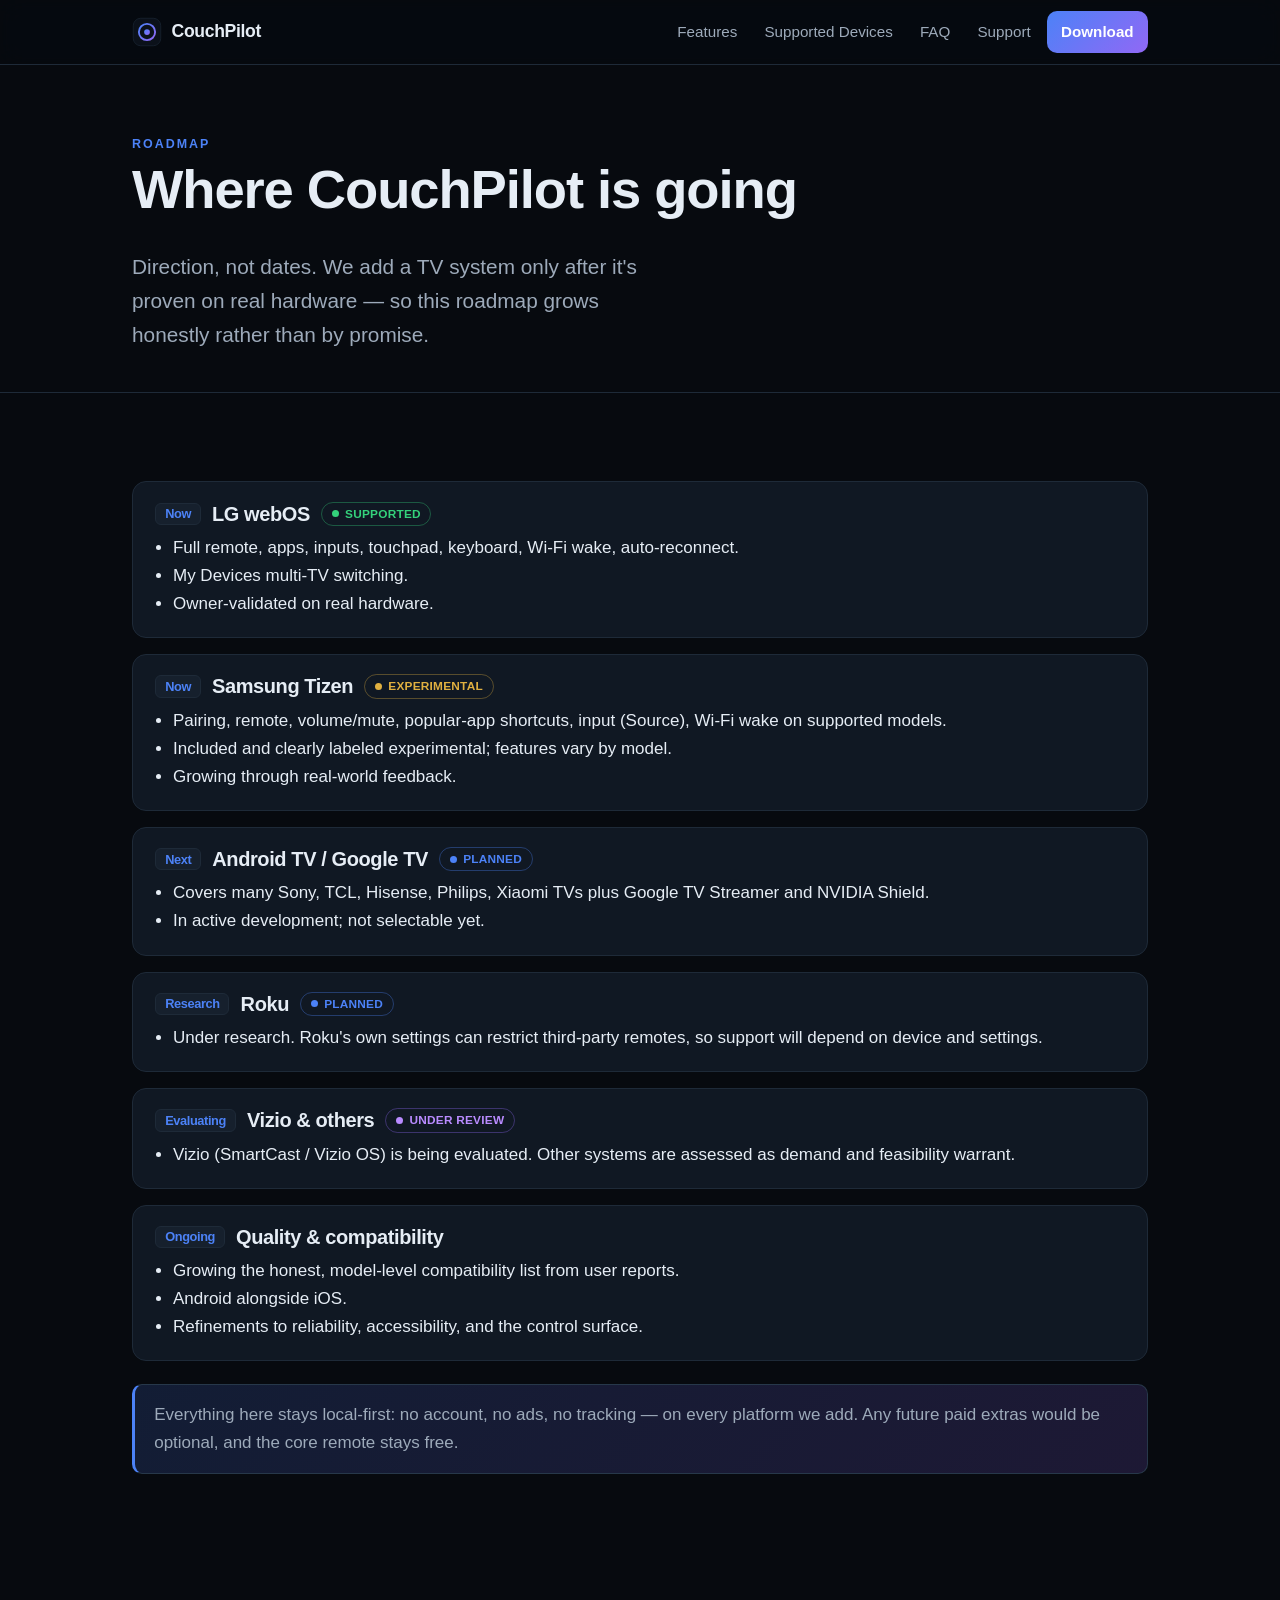
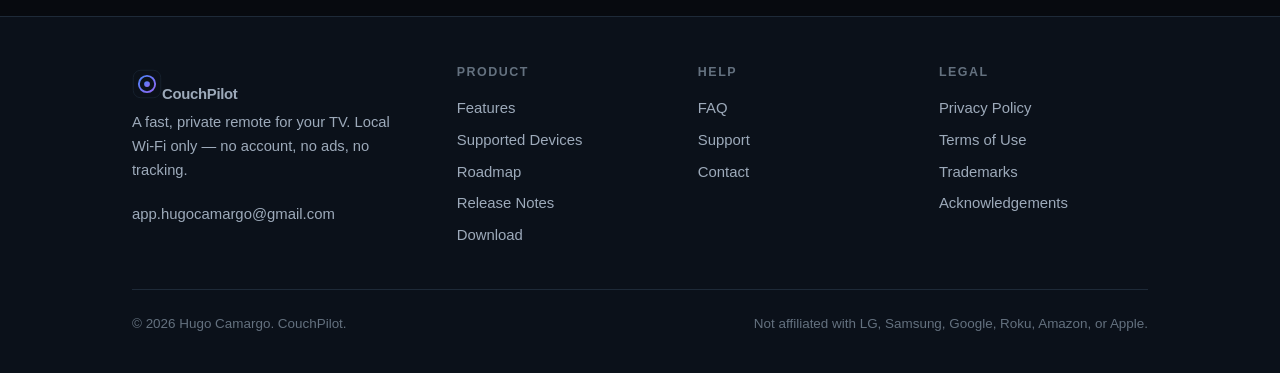
==== roadmap.html @ 3bb7a844 "feat: publish CouchPilot official website Co-Authored-By: Claude Fable 5 <noreply@anthropic.com>" ====
<!doctype html>
<html lang="en">
<head>
<meta charset="utf-8">
<meta name="viewport" content="width=device-width, initial-scale=1">
<title>Roadmap — CouchPilot</title>
<meta name="description" content="What's here today and what's next for CouchPilot: LG webOS today, experimental Samsung, and Android TV / Google TV and Roku under active research. Direction, not dates.">
<meta name="theme-color" content="#070A0F">
<link rel="canonical" href="https://hugozeminian.github.io/CouchPilot-Pages/roadmap.html">
<link rel="icon" href="favicon.svg" type="image/svg+xml">
<link rel="manifest" href="site.webmanifest">
<meta property="og:type" content="website">
<meta property="og:title" content="Roadmap — CouchPilot">
<meta property="og:description" content="LG today, Samsung experimental, more platforms in research. Direction, not dates.">
<meta property="og:url" content="https://hugozeminian.github.io/CouchPilot-Pages/roadmap.html">
<meta property="og:image" content="favicon.svg">
<meta name="twitter:card" content="summary">
<link rel="stylesheet" href="assets/css/styles.css">
</head>
<body>
<a class="skip" href="#main">Skip to content</a>
<div id="site-header"></div>

<main id="main">
  <section class="page-head"><div class="wrap">
    <span class="eyebrow">Roadmap</span>
    <h1>Where CouchPilot is going</h1>
    <p class="lead">Direction, not dates. We add a TV system only after it's proven on real hardware — so this roadmap grows honestly rather than by promise.</p>
  </div></section>

  <section class="section"><div class="wrap">
    <div class="timeline">
      <div class="tl-item"><h3><span class="ver">Now</span> LG webOS <span class="badge badge-supported">Supported</span></h3>
        <ul><li>Full remote, apps, inputs, touchpad, keyboard, Wi-Fi wake, auto-reconnect.</li><li>My Devices multi-TV switching.</li><li>Owner-validated on real hardware.</li></ul></div>

      <div class="tl-item"><h3><span class="ver">Now</span> Samsung Tizen <span class="badge badge-experimental">Experimental</span></h3>
        <ul><li>Pairing, remote, volume/mute, popular-app shortcuts, input (Source), Wi-Fi wake on supported models.</li><li>Included and clearly labeled experimental; features vary by model.</li><li>Growing through real-world feedback.</li></ul></div>

      <div class="tl-item"><h3><span class="ver">Next</span> Android TV / Google TV <span class="badge badge-planned">Planned</span></h3>
        <ul><li>Covers many Sony, TCL, Hisense, Philips, Xiaomi TVs plus Google TV Streamer and NVIDIA Shield.</li><li>In active development; not selectable yet.</li></ul></div>

      <div class="tl-item"><h3><span class="ver">Research</span> Roku <span class="badge badge-planned">Planned</span></h3>
        <ul><li>Under research. Roku's own settings can restrict third-party remotes, so support will depend on device and settings.</li></ul></div>

      <div class="tl-item"><h3><span class="ver">Evaluating</span> Vizio &amp; others <span class="badge badge-review">Under review</span></h3>
        <ul><li>Vizio (SmartCast / Vizio OS) is being evaluated. Other systems are assessed as demand and feasibility warrant.</li></ul></div>

      <div class="tl-item"><h3><span class="ver">Ongoing</span> Quality &amp; compatibility</h3>
        <ul><li>Growing the honest, model-level compatibility list from user reports.</li><li>Android alongside iOS.</li><li>Refinements to reliability, accessibility, and the control surface.</li></ul></div>
    </div>

    <div class="callout mt-2"><p>Everything here stays local-first: no account, no ads, no tracking — on every platform we add. Any future paid extras would be optional, and the core remote stays free.</p></div>
  </div></section>

  <noscript><nav class="wrap" aria-label="Site" style="padding:1rem 0"><a href="index.html">Home</a> · <a href="supported-devices.html">Supported Devices</a> · <a href="releases.html">Release Notes</a></nav></noscript>
</main>

<div id="site-footer"></div>
<script src="assets/js/site.js" defer></script>
</body>
</html>
---- assets/css/styles.css ----
/* CouchPilot official website — design system.
   Dark, premium, minimal. Palette mirrors the app (bg #070A0F, blue→violet brand ramp).
   System font stack only (no web fonts = fast + zero external requests/tracking). */

:root {
  --bg: #070A0F;
  --bg-alt: #0B111A;
  --surface: #101823;
  --surface-hi: #16202D;
  --elevated: #19232F;
  --border: #1E2A38;
  --border-hi: #27384a;
  --text: #E6EDF5;
  --text-muted: #9DAABA;
  --text-faint: #64717F;
  --primary: #4C82F7;
  --primary-dim: #2E5BB8;
  --violet: #9168F5;
  --success: #34D27B;
  --warning: #E0B040;
  --brand: linear-gradient(135deg, #4C82F7 0%, #9168F5 100%);
  --brand-soft: linear-gradient(135deg, rgba(76,130,247,.16), rgba(145,104,245,.16));
  --radius: 14px;
  --radius-sm: 10px;
  --radius-lg: 22px;
  --maxw: 1080px;
  --gap: clamp(1rem, 3vw, 2rem);
  --shadow: 0 10px 40px -12px rgba(0,0,0,.7);
  --ring: 0 0 0 3px rgba(76,130,247,.45);
  --font: -apple-system, BlinkMacSystemFont, "Segoe UI", Roboto, Helvetica, Arial, "Apple Color Emoji", sans-serif;
}

* { box-sizing: border-box; }
html { scroll-behavior: smooth; -webkit-text-size-adjust: 100%; }
@media (prefers-reduced-motion: reduce) { html { scroll-behavior: auto; } * { animation: none !important; transition: none !important; } }

body {
  margin: 0;
  font-family: var(--font);
  background: var(--bg);
  color: var(--text);
  line-height: 1.65;
  font-size: 17px;
  -webkit-font-smoothing: antialiased;
  overflow-x: hidden;
}

a { color: var(--primary); text-decoration: none; }
a:hover { text-decoration: underline; }
img { max-width: 100%; }
h1, h2, h3, h4 { line-height: 1.2; letter-spacing: -0.02em; margin: 0 0 .5em; font-weight: 700; }
h1 { font-size: clamp(2.1rem, 6vw, 3.4rem); }
h2 { font-size: clamp(1.6rem, 4vw, 2.2rem); }
h3 { font-size: 1.25rem; }
p { margin: 0 0 1rem; color: var(--text-muted); }
strong { color: var(--text); }
:focus-visible { outline: none; box-shadow: var(--ring); border-radius: 6px; }

.wrap { width: 100%; max-width: var(--maxw); margin: 0 auto; padding: 0 var(--gap); }
.section { padding: clamp(3rem, 8vw, 5.5rem) 0; }
.section-alt { background: var(--bg-alt); border-top: 1px solid var(--border); border-bottom: 1px solid var(--border); }
.center { text-align: center; }
.muted { color: var(--text-muted); }
.eyebrow { text-transform: uppercase; letter-spacing: .16em; font-size: .78rem; font-weight: 700; color: var(--primary); margin-bottom: .8rem; }
.lead { font-size: clamp(1.05rem, 2.4vw, 1.3rem); color: var(--text-muted); max-width: 46ch; }
.center .lead { margin-inline: auto; }

/* Skip link */
.skip { position: absolute; left: -999px; top: 0; background: var(--primary); color: #fff; padding: .6rem 1rem; border-radius: 0 0 8px 0; z-index: 100; }
.skip:focus { left: 0; }

/* Header (injected by site.js) */
.site-header { position: sticky; top: 0; z-index: 50; background: rgba(7,10,15,.82); backdrop-filter: saturate(160%) blur(12px); border-bottom: 1px solid var(--border); }
.site-header .wrap { display: flex; align-items: center; justify-content: space-between; height: 64px; }
.brand { display: inline-flex; align-items: center; gap: .6rem; font-weight: 800; letter-spacing: -.02em; color: var(--text); font-size: 1.1rem; }
.brand:hover { text-decoration: none; }
.brand svg { width: 30px; height: 30px; }
.nav { display: flex; align-items: center; gap: .3rem; }
.nav a { color: var(--text-muted); font-size: .95rem; font-weight: 500; padding: .5rem .7rem; border-radius: 8px; }
.nav a:hover { color: var(--text); background: var(--surface); text-decoration: none; }
.nav a[aria-current="page"] { color: var(--text); background: var(--surface-hi); }
.nav-toggle { display: none; background: var(--surface); border: 1px solid var(--border); color: var(--text); width: 42px; height: 42px; border-radius: 10px; cursor: pointer; font-size: 1.2rem; align-items: center; justify-content: center; }

@media (max-width: 860px) {
  .nav-toggle { display: inline-flex; }
  .nav { position: fixed; inset: 64px 0 auto 0; flex-direction: column; align-items: stretch; gap: 0; background: var(--bg-alt); border-bottom: 1px solid var(--border); padding: .5rem var(--gap) 1rem; transform: translateY(-140%); transition: transform .25s ease; }
  .nav.open { transform: translateY(0); }
  .nav a { padding: .8rem .6rem; border-radius: 8px; }
}

/* Buttons */
.btn { display: inline-flex; align-items: center; gap: .5rem; font-weight: 600; font-size: 1rem; padding: .8rem 1.4rem; border-radius: 12px; border: 1px solid transparent; cursor: pointer; transition: transform .15s ease, box-shadow .2s ease; }
.btn:hover { text-decoration: none; transform: translateY(-1px); }
.btn-primary { background: var(--brand); color: #fff; box-shadow: 0 8px 24px -8px rgba(76,130,247,.6); }
.btn-ghost { background: var(--surface); color: var(--text); border-color: var(--border-hi); }
.btn-row { display: flex; flex-wrap: wrap; gap: .8rem; }
.center .btn-row { justify-content: center; }

/* Hero */
.hero { position: relative; padding: clamp(3.5rem, 10vw, 7rem) 0 clamp(3rem, 8vw, 5rem); text-align: center; overflow: hidden; }
.hero::before { content: ""; position: absolute; inset: -20% 0 auto 50%; transform: translateX(-50%); width: min(760px, 90vw); height: 420px; background: radial-gradient(closest-side, rgba(76,130,247,.22), rgba(145,104,245,.10), transparent 70%); filter: blur(6px); z-index: 0; pointer-events: none; }
.hero .wrap { position: relative; z-index: 1; }
.hero h1 { max-width: 16ch; margin-inline: auto; }
.hero .lead { margin-top: 1rem; }
.pill { display: inline-flex; align-items: center; gap: .5rem; font-size: .82rem; font-weight: 600; color: var(--text-muted); background: var(--surface); border: 1px solid var(--border); padding: .35rem .8rem; border-radius: 999px; margin-bottom: 1.4rem; }
.dot { width: 8px; height: 8px; border-radius: 50%; background: var(--success); box-shadow: 0 0 10px var(--success); }

/* Cards / grids */
.grid { display: grid; gap: 1rem; grid-template-columns: repeat(auto-fit, minmax(240px, 1fr)); }
.grid-2 { display: grid; gap: 1rem; grid-template-columns: repeat(auto-fit, minmax(300px, 1fr)); }
.card { background: var(--surface); border: 1px solid var(--border); border-radius: var(--radius); padding: 1.4rem; }
.card h3 { margin-bottom: .35rem; }
.card p { margin: 0; font-size: .96rem; }
.card .ic { width: 40px; height: 40px; border-radius: 10px; background: var(--brand-soft); border: 1px solid var(--border-hi); display: grid; place-items: center; margin-bottom: .9rem; font-size: 1.2rem; }

/* Status badges */
.badge { display: inline-flex; align-items: center; gap: .4rem; font-size: .74rem; font-weight: 700; letter-spacing: .02em; padding: .25rem .6rem; border-radius: 999px; border: 1px solid var(--border-hi); color: var(--text-muted); text-transform: uppercase; }
.badge::before { content: ""; width: 7px; height: 7px; border-radius: 50%; background: currentColor; }
.badge-supported { color: var(--success); border-color: rgba(52,210,123,.35); }
.badge-experimental { color: var(--warning); border-color: rgba(224,176,64,.35); }
.badge-planned { color: var(--primary); border-color: rgba(76,130,247,.35); }
.badge-review { color: #b98bff; border-color: rgba(145,104,245,.35); }
.badge-no { color: var(--text-faint); }

/* Compatibility list */
.compat { display: grid; gap: .8rem; }
.compat-row { display: flex; flex-wrap: wrap; align-items: center; gap: .8rem 1rem; background: var(--surface); border: 1px solid var(--border); border-radius: var(--radius); padding: 1rem 1.2rem; }
.compat-row .os { font-weight: 700; color: var(--text); min-width: 190px; }
.compat-row .desc { color: var(--text-muted); font-size: .95rem; flex: 1 1 300px; }

/* FAQ / disclosure */
details.faq { background: var(--surface); border: 1px solid var(--border); border-radius: var(--radius-sm); margin-bottom: .7rem; overflow: hidden; }
details.faq > summary { cursor: pointer; padding: 1rem 1.2rem; font-weight: 600; color: var(--text); list-style: none; display: flex; justify-content: space-between; gap: 1rem; }
details.faq > summary::-webkit-details-marker { display: none; }
details.faq > summary::after { content: "+"; color: var(--primary); font-weight: 700; font-size: 1.3rem; line-height: 1; }
details.faq[open] > summary::after { content: "–"; }
details.faq > div { padding: 0 1.2rem 1.1rem; color: var(--text-muted); }
details.faq > div p:last-child { margin-bottom: 0; }

/* Prose (legal/support pages) */
.prose { max-width: 74ch; }
.prose h2 { margin-top: 2.2rem; }
.prose h3 { margin-top: 1.6rem; color: var(--text); }
.prose ul { padding-left: 1.2rem; }
.prose li { color: var(--text-muted); margin: .4rem 0; }
.prose code { background: var(--surface-hi); border: 1px solid var(--border); border-radius: 6px; padding: .1rem .4rem; font-size: .9em; }
.callout { background: var(--brand-soft); border: 1px solid var(--border-hi); border-left: 3px solid var(--primary); border-radius: var(--radius-sm); padding: 1rem 1.2rem; margin: 1.4rem 0; }
.callout p:last-child { margin-bottom: 0; }
.updated { font-size: .85rem; color: var(--text-faint); }

/* Timeline (releases/roadmap) */
.timeline { display: grid; gap: 1rem; }
.tl-item { background: var(--surface); border: 1px solid var(--border); border-radius: var(--radius); padding: 1.2rem 1.4rem; }
.tl-item h3 { display: flex; align-items: center; gap: .7rem; flex-wrap: wrap; margin-bottom: .5rem; }
.tl-item .ver { font-size: .8rem; font-weight: 700; color: var(--primary); background: var(--surface-hi); border: 1px solid var(--border); padding: .15rem .55rem; border-radius: 6px; }
.tl-item ul { margin: 0; padding-left: 1.1rem; }

/* Page header block */
.page-head { padding: clamp(2.6rem, 7vw, 4rem) 0 1.5rem; border-bottom: 1px solid var(--border); }

/* Footer */
.site-footer { border-top: 1px solid var(--border); background: var(--bg-alt); padding: 3rem 0 2.4rem; margin-top: 2rem; }
.foot-grid { display: grid; gap: 2rem; grid-template-columns: 1.4fr repeat(3, 1fr); }
.foot-grid h4 { font-size: .78rem; text-transform: uppercase; letter-spacing: .12em; color: var(--text-faint); margin: 0 0 .8rem; }
.foot-grid a { display: block; color: var(--text-muted); font-size: .93rem; padding: .22rem 0; }
.foot-grid a:hover { color: var(--text); }
.foot-brand p { font-size: .92rem; max-width: 34ch; }
.foot-bottom { margin-top: 2.4rem; padding-top: 1.4rem; border-top: 1px solid var(--border); font-size: .84rem; color: var(--text-faint); display: flex; flex-wrap: wrap; gap: .6rem 1.4rem; justify-content: space-between; }
@media (max-width: 720px) { .foot-grid { grid-template-columns: 1fr 1fr; } .foot-brand { grid-column: 1 / -1; } }

/* Utility */
.stack > * + * { margin-top: 1rem; }
.mt-2 { margin-top: 1.4rem; }
.hide { display: none; }

/* ===== Task 72 additions: hero v2, phone mockup, trust strip, comparison band ===== */

.hero-split { text-align: left; }
.hero-grid { display: grid; gap: clamp(2rem, 5vw, 4rem); grid-template-columns: 1.15fr .85fr; align-items: center; }
.hero-copy h1 { margin-inline: 0; max-width: 14ch; }
.hero-qualifier { margin-top: 1.2rem; font-size: .88rem; color: var(--text-faint); }
.hero-qualifier a { color: var(--text-muted); }
@media (max-width: 860px) {
  .hero-grid { grid-template-columns: 1fr; }
  .hero-copy { text-align: center; }
  .hero-copy h1 { margin-inline: auto; }
  .hero-copy .lead { margin-inline: auto; }
  .hero-copy .btn-row { justify-content: center; }
  .hero-visual { margin-top: .5rem; }
}

/* Phone mockup — a faithful, obviously-stylized rendering of the app's remote face. */
.hero-visual { display: grid; justify-items: center; gap: 1.2rem; }
.phone {
  width: min(250px, 68vw); aspect-ratio: 9 / 18.5;
  background: #0B0F16; border: 1px solid var(--border-hi); border-radius: 38px;
  padding: 14px 12px; position: relative;
  box-shadow: var(--shadow), 0 0 80px -20px rgba(76,130,247,.35);
  transform: rotate(2.5deg);
}
@media (max-width: 860px) { .phone { transform: none; } }
.phone-notch { width: 34%; height: 9px; background: #05070B; border-radius: 6px; margin: 2px auto 10px; }
.phone-screen { background: var(--bg); border-radius: 26px; height: calc(100% - 24px); border: 1px solid var(--border); padding: 12px 10px; display: flex; flex-direction: column; align-items: center; gap: 12px; }
.mock-pill { display: inline-flex; align-items: center; gap: 6px; font-size: .58rem; font-weight: 600; color: var(--text-muted); background: var(--surface); border: 1px solid var(--border); border-radius: 999px; padding: 4px 10px; }
.mock-dot { width: 6px; height: 6px; border-radius: 50%; background: var(--success); box-shadow: 0 0 6px var(--success); }
.mock-ring {
  width: 62%; aspect-ratio: 1; border-radius: 50%; margin-top: 6px;
  border: 4px solid transparent;
  background: linear-gradient(var(--bg), var(--bg)) padding-box, var(--brand) border-box;
  display: grid; place-items: center;
  box-shadow: 0 0 34px -8px rgba(145,104,245,.45);
}
.mock-ok { width: 34%; aspect-ratio: 1; border-radius: 50%; background: var(--brand); box-shadow: 0 0 18px rgba(76,130,247,.6); }
.mock-row { display: flex; gap: 8px; width: 100%; justify-content: center; }
.mock-btn { flex: 0 0 26%; text-align: center; background: var(--surface); border: 1px solid var(--border); color: var(--text); border-radius: 12px; padding: 9px 0; font-weight: 700; font-size: .85rem; }
.mock-mute { color: var(--text-muted); }
.mock-row-labels { margin-top: auto; padding-bottom: 4px; }
.mock-chip { flex: 0 0 26%; text-align: center; background: var(--surface-hi); border: 1px solid var(--border); color: var(--text-muted); border-radius: 999px; padding: 6px 0; font-size: .6rem; font-weight: 600; }

.hero-link { display: flex; align-items: center; gap: .7rem; font-size: .8rem; color: var(--text-faint); }
.hl-node { background: var(--surface); border: 1px solid var(--border-hi); border-radius: 8px; padding: .25rem .7rem; color: var(--text-muted); font-weight: 600; }
.hl-wave { letter-spacing: .05em; color: var(--primary); font-weight: 600; }

/* Trust strip */
.trust-strip { border-block: 1px solid var(--border); background: var(--bg-alt); padding: 1.1rem 0; }
.trust-grid { display: grid; grid-template-columns: repeat(4, 1fr); gap: .8rem; text-align: center; }
.trust-item { color: var(--text-muted); font-size: .9rem; }
.trust-item strong { display: block; font-size: 1.35rem; color: var(--text); background: var(--brand); -webkit-background-clip: text; background-clip: text; -webkit-text-fill-color: transparent; }
@media (max-width: 640px) { .trust-grid { grid-template-columns: repeat(2, 1fr); row-gap: 1.1rem; } }

/* Comparison band */
.compare-band { background: linear-gradient(180deg, rgba(76,130,247,.06), rgba(145,104,245,.05)); border-block: 1px solid var(--border); }
.compare-list { display: grid; gap: .55rem; }
.compare-row { display: grid; grid-template-columns: 1fr 1fr; gap: .8rem; background: var(--surface); border: 1px solid var(--border); border-radius: var(--radius-sm); padding: .75rem 1rem; font-size: .92rem; align-items: center; }
.cmp-them { color: var(--text-faint); text-decoration: line-through; text-decoration-color: rgba(224,110,110,.6); text-decoration-thickness: 1.5px; }
.cmp-us { color: var(--text); font-weight: 600; }
.cmp-us::before { content: "✓ "; color: var(--success); }

/* Nav download button */
.nav .nav-cta { background: var(--brand); color: #fff !important; font-weight: 600; border-radius: 10px; padding: .5rem .9rem; }
.nav .nav-cta:hover { background: var(--brand); filter: brightness(1.1); text-decoration: none; }
@media (max-width: 860px) { .nav .nav-cta { text-align: center; margin-top: .4rem; } }
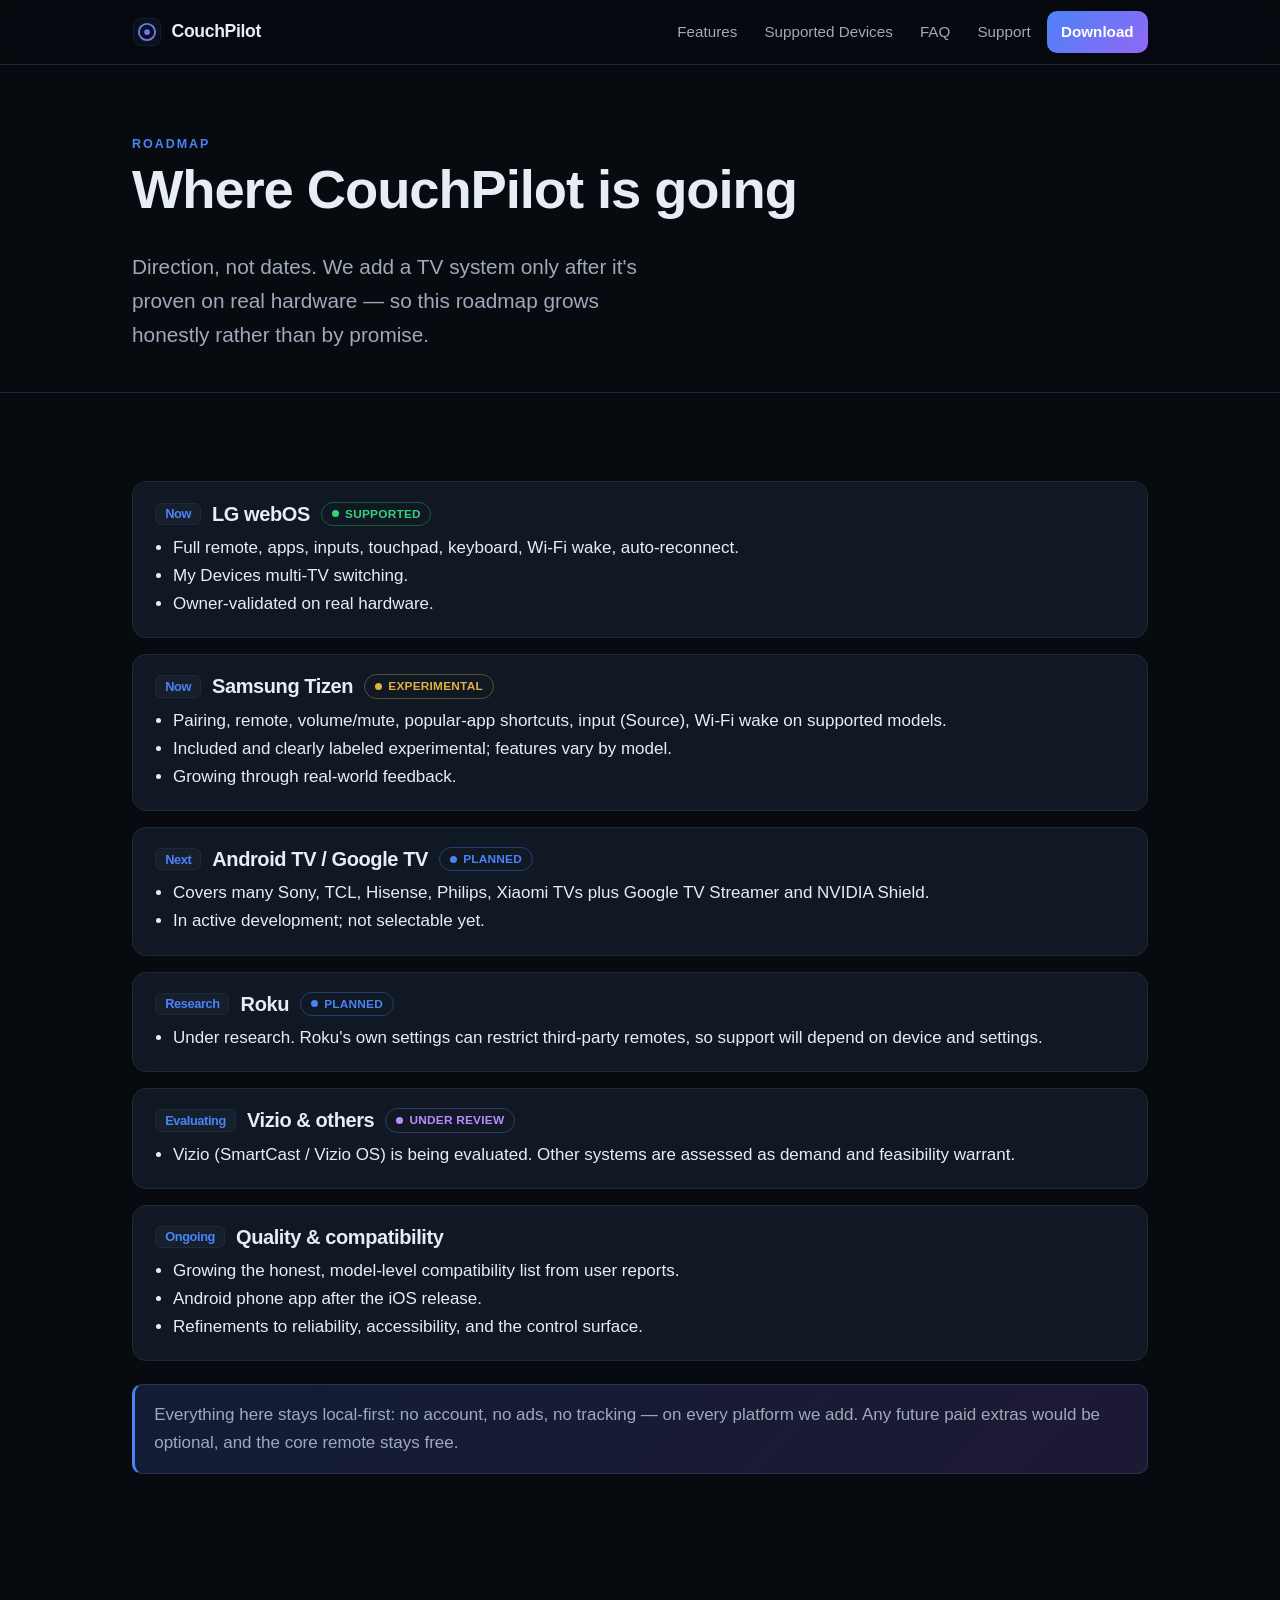
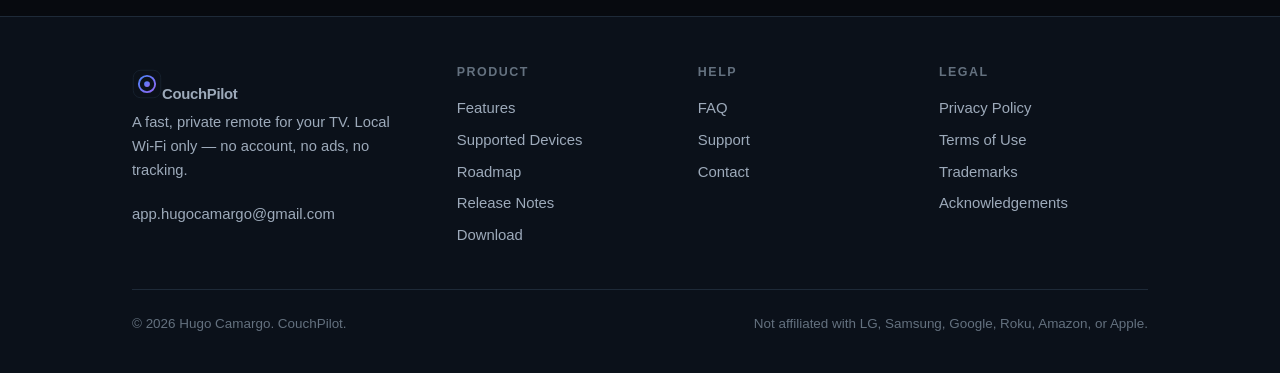
==== commit 15b27373: "copy: polish CouchPilot website wording Co-Authored-By: Claude Fable 5 <noreply@anthropic.com>" ====
--- a/roadmap.html
+++ b/roadmap.html
@@ -46,7 +46,7 @@
         <ul><li>Vizio (SmartCast / Vizio OS) is being evaluated. Other systems are assessed as demand and feasibility warrant.</li></ul></div>
 
       <div class="tl-item"><h3><span class="ver">Ongoing</span> Quality &amp; compatibility</h3>
-        <ul><li>Growing the honest, model-level compatibility list from user reports.</li><li>Android alongside iOS.</li><li>Refinements to reliability, accessibility, and the control surface.</li></ul></div>
+        <ul><li>Growing the honest, model-level compatibility list from user reports.</li><li>Android phone app after the iOS release.</li><li>Refinements to reliability, accessibility, and the control surface.</li></ul></div>
     </div>
 
     <div class="callout mt-2"><p>Everything here stays local-first: no account, no ads, no tracking — on every platform we add. Any future paid extras would be optional, and the core remote stays free.</p></div>
